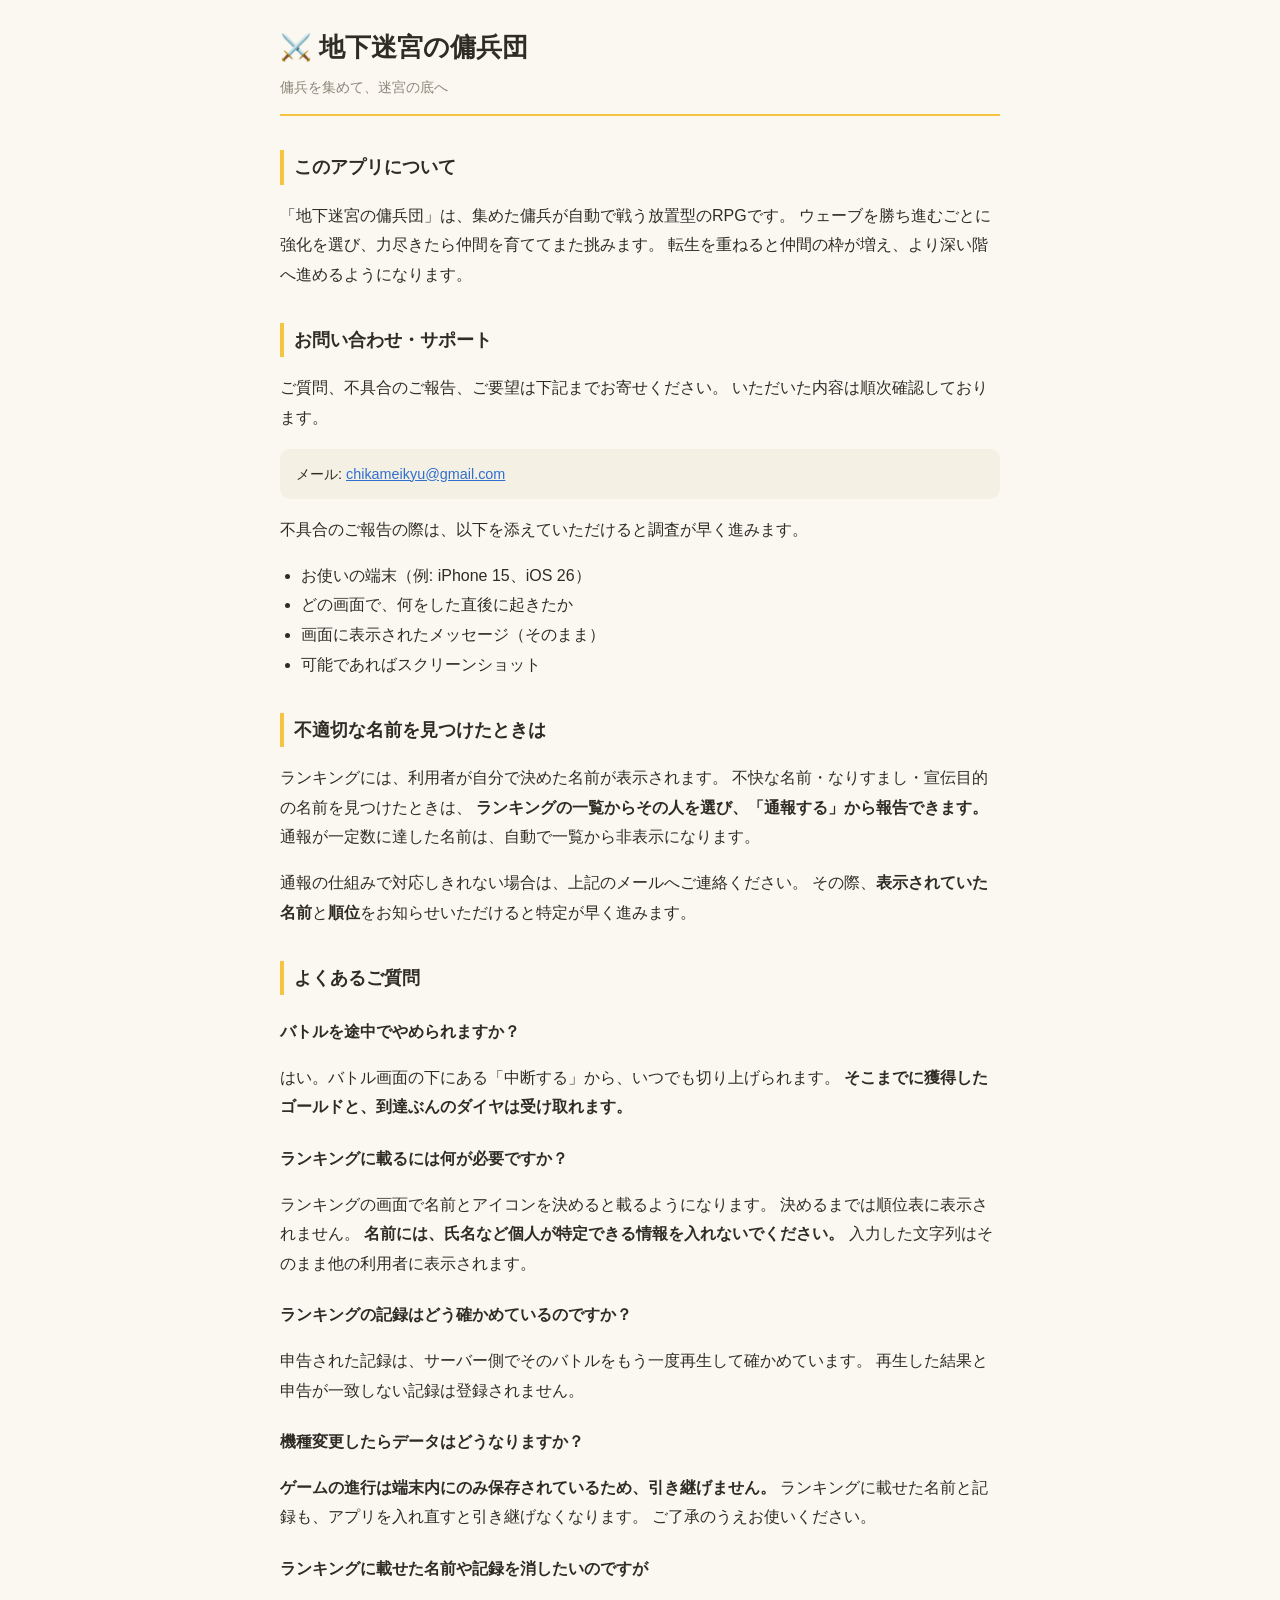
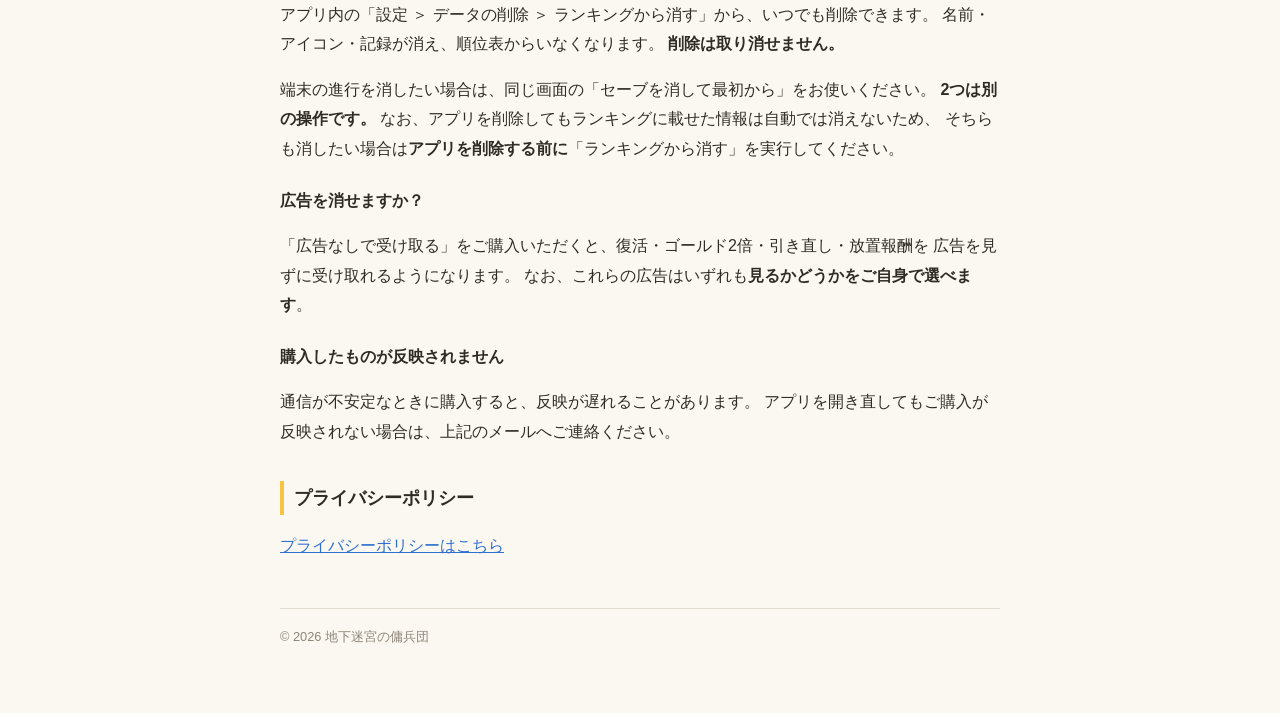
==== index.html @ b769090b "サポートページとプライバシーポリシーを置く App Store Connect の必須項目(サポートURL / プライバシーポリシーURL)と、 AdMob の app-ads.txt 検証に要るマー" ====
<!doctype html>
<html lang="ja">
<head>
<meta charset="utf-8">
<meta name="viewport" content="width=device-width, initial-scale=1">
<title>地下迷宮の傭兵団 - サポート</title>
<link rel="stylesheet" href="style.css">
</head>
<body>
<header>
  <h1>⚔️ 地下迷宮の傭兵団</h1>
  <p class="sub">傭兵を集めて、迷宮の底へ</p>
</header>

<h2>このアプリについて</h2>
<p>
  「地下迷宮の傭兵団」は、集めた傭兵が自動で戦う放置型のRPGです。
  ウェーブを勝ち進むごとに強化を選び、力尽きたら仲間を育ててまた挑みます。
  転生を重ねると仲間の枠が増え、より深い階へ進めるようになります。
</p>

<h2>お問い合わせ・サポート</h2>
<p>
  ご質問、不具合のご報告、ご要望は下記までお寄せください。
  いただいた内容は順次確認しております。
</p>
<p class="note">
  メール: <a href="mailto:chikameikyu@gmail.com">chikameikyu@gmail.com</a>
</p>
<p>
  不具合のご報告の際は、以下を添えていただけると調査が早く進みます。
</p>
<ul>
  <li>お使いの端末（例: iPhone 15、iOS 26）</li>
  <li>どの画面で、何をした直後に起きたか</li>
  <li>画面に表示されたメッセージ（そのまま）</li>
  <li>可能であればスクリーンショット</li>
</ul>

<h2>不適切な名前を見つけたときは</h2>
<p>
  ランキングには、利用者が自分で決めた名前が表示されます。
  不快な名前・なりすまし・宣伝目的の名前を見つけたときは、
  <strong>ランキングの一覧からその人を選び、「通報する」から報告できます。</strong>
  通報が一定数に達した名前は、自動で一覧から非表示になります。
</p>
<p>
  通報の仕組みで対応しきれない場合は、上記のメールへご連絡ください。
  その際、<strong>表示されていた名前</strong>と<strong>順位</strong>をお知らせいただけると特定が早く進みます。
</p>

<h2>よくあるご質問</h2>

<h3>バトルを途中でやめられますか？</h3>
<p>
  はい。バトル画面の下にある「中断する」から、いつでも切り上げられます。
  <strong>そこまでに獲得したゴールドと、到達ぶんのダイヤは受け取れます。</strong>
</p>

<h3>ランキングに載るには何が必要ですか？</h3>
<p>
  ランキングの画面で名前とアイコンを決めると載るようになります。
  決めるまでは順位表に表示されません。
  <strong>名前には、氏名など個人が特定できる情報を入れないでください。</strong>
  入力した文字列はそのまま他の利用者に表示されます。
</p>

<h3>ランキングの記録はどう確かめているのですか？</h3>
<p>
  申告された記録は、サーバー側でそのバトルをもう一度再生して確かめています。
  再生した結果と申告が一致しない記録は登録されません。
</p>

<h3>機種変更したらデータはどうなりますか？</h3>
<p>
  <strong>ゲームの進行は端末内にのみ保存されているため、引き継げません。</strong>
  ランキングに載せた名前と記録も、アプリを入れ直すと引き継げなくなります。
  ご了承のうえお使いください。
</p>

<h3>ランキングに載せた名前や記録を消したいのですが</h3>
<p>
  アプリ内の「設定 ＞ データの削除 ＞ ランキングから消す」から、いつでも削除できます。
  名前・アイコン・記録が消え、順位表からいなくなります。
  <strong>削除は取り消せません。</strong>
</p>
<p>
  端末の進行を消したい場合は、同じ画面の「セーブを消して最初から」をお使いください。
  <strong>2つは別の操作です。</strong>
  なお、アプリを削除してもランキングに載せた情報は自動では消えないため、
  そちらも消したい場合は<strong>アプリを削除する前に</strong>「ランキングから消す」を実行してください。
</p>

<h3>広告を消せますか？</h3>
<p>
  「広告なしで受け取る」をご購入いただくと、復活・ゴールド2倍・引き直し・放置報酬を
  広告を見ずに受け取れるようになります。
  なお、これらの広告はいずれも<strong>見るかどうかをご自身で選べます</strong>。
</p>

<h3>購入したものが反映されません</h3>
<p>
  通信が不安定なときに購入すると、反映が遅れることがあります。
  アプリを開き直してもご購入が反映されない場合は、上記のメールへご連絡ください。
</p>

<h2>プライバシーポリシー</h2>
<p><a href="privacy.html">プライバシーポリシーはこちら</a></p>

<footer>
  © 2026 地下迷宮の傭兵団
</footer>
</body>
</html>
---- style.css ----
:root { color-scheme: light dark; }
* { box-sizing: border-box; }
body {
  margin: 0 auto; padding: 24px 20px 64px; max-width: 760px;
  font-family: -apple-system, BlinkMacSystemFont, "Hiragino Sans", "Noto Sans JP", sans-serif;
  line-height: 1.85; color: #2f2c26; background: #fbf8f1;
  -webkit-text-size-adjust: 100%;
}
/* アプリ本体の配色(src/theme.ts の bg #1b1b2f / text #f0e6d2 / gold #f5c542)に寄せる */
@media (prefers-color-scheme: dark) { body { color: #f0e6d2; background: #1b1b2f; } }
header { border-bottom: 2px solid #f5c542; padding-bottom: 14px; margin-bottom: 28px; }
h1 { font-size: 1.6rem; margin: 0 0 4px; }
h2 { font-size: 1.15rem; margin: 34px 0 10px; padding-left: 10px; border-left: 4px solid #f5c542; }
h3 { font-size: 1rem; margin: 22px 0 6px; }
.sub { color: #8d8579; font-size: .85rem; margin: 0; }
@media (prefers-color-scheme: dark) { .sub { color: #a79f92; } }
table { border-collapse: collapse; width: 100%; margin: 12px 0; font-size: .9rem; display: block; overflow-x: auto; }
th, td { border: 1px solid #e2dcd0; padding: 7px 10px; text-align: left; vertical-align: top; }
th { background: #f5f0e4; }
@media (prefers-color-scheme: dark) { th { background: #2a2a45; } th, td { border-color: #3d3d63; } }
a { color: #2f6fd0; }
@media (prefers-color-scheme: dark) { a { color: #5aa9ff; } }
code { background: #f0ebdf; padding: 1px 5px; border-radius: 4px; font-size: .88em; }
@media (prefers-color-scheme: dark) { code { background: #2a2a45; } }
ul { padding-left: 1.3em; }
.note { background: #f5f0e4; border-radius: 10px; padding: 12px 16px; font-size: .9rem; }
@media (prefers-color-scheme: dark) { .note { background: #2a2a45; } }
footer { margin-top: 48px; padding-top: 16px; border-top: 1px solid #e2dcd0; font-size: .8rem; color: #8d8579; }
@media (prefers-color-scheme: dark) { footer { border-color: #3d3d63; color: #a79f92; } }
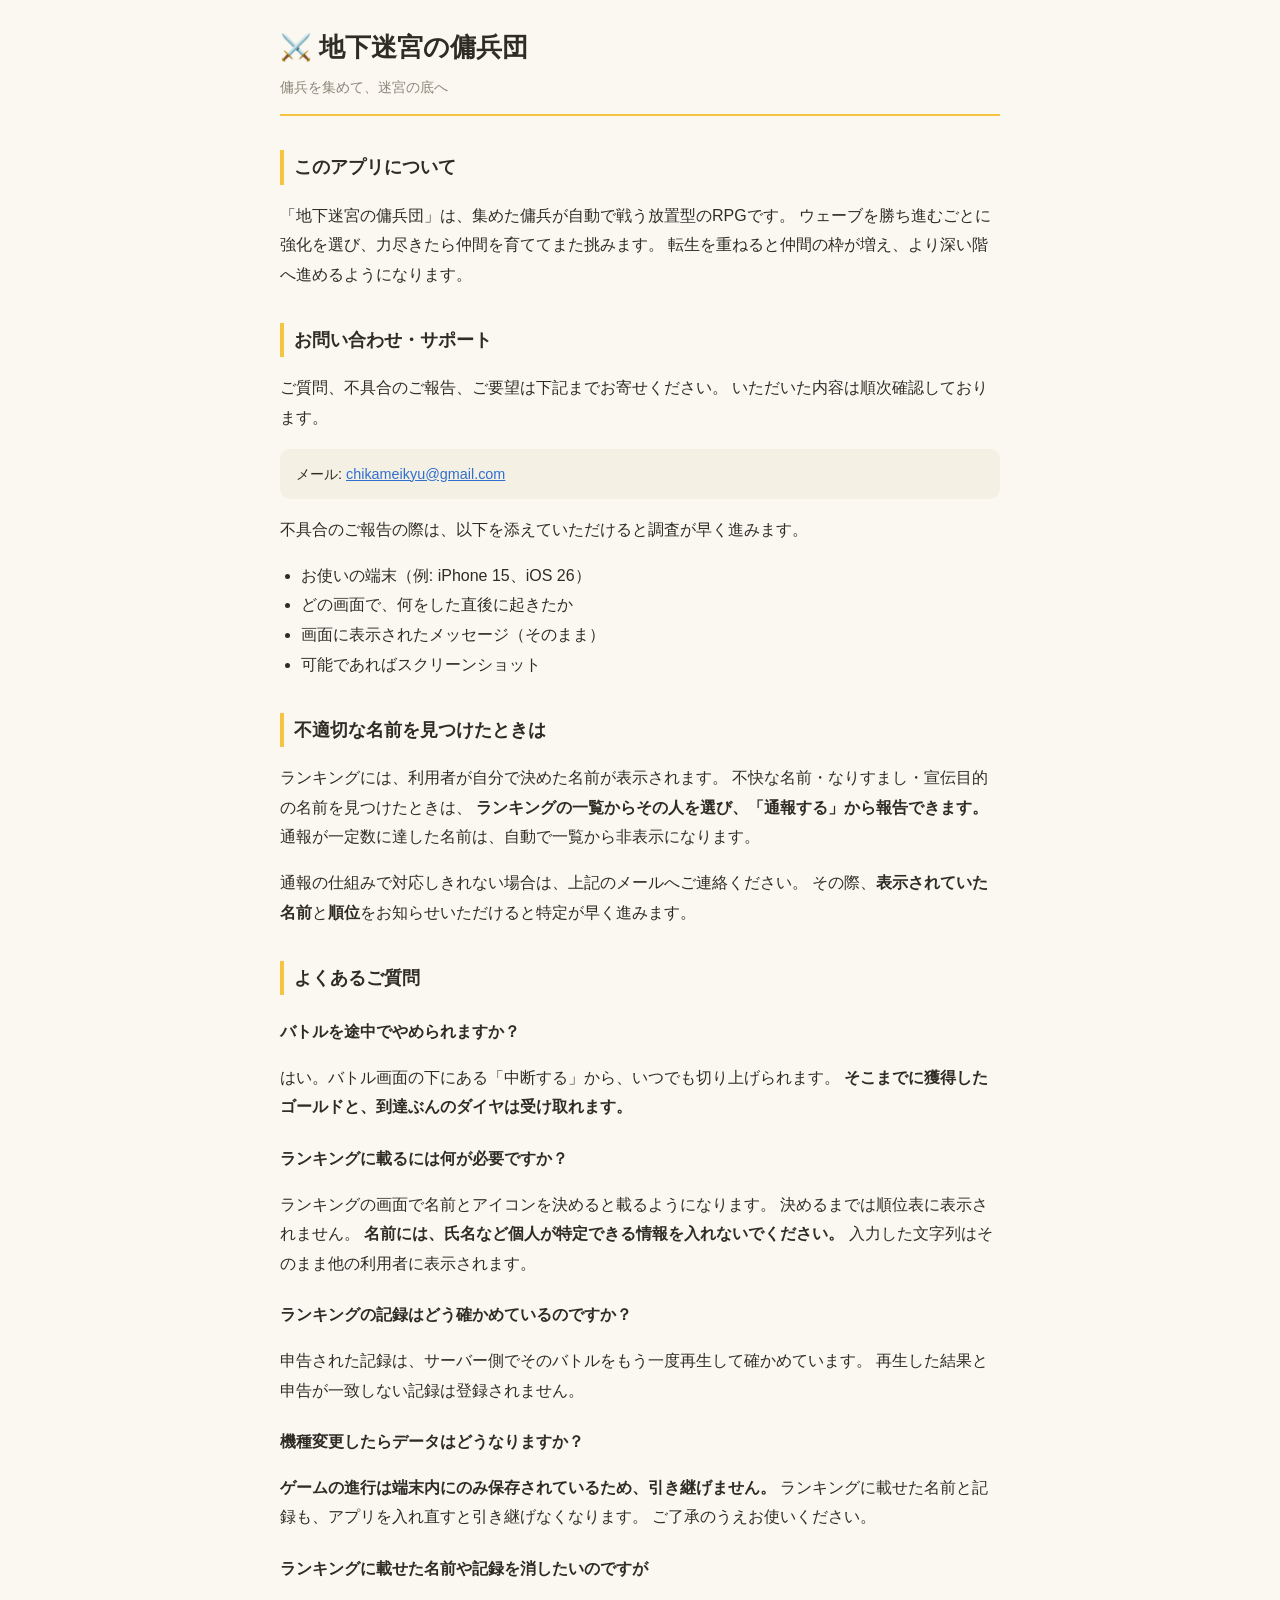
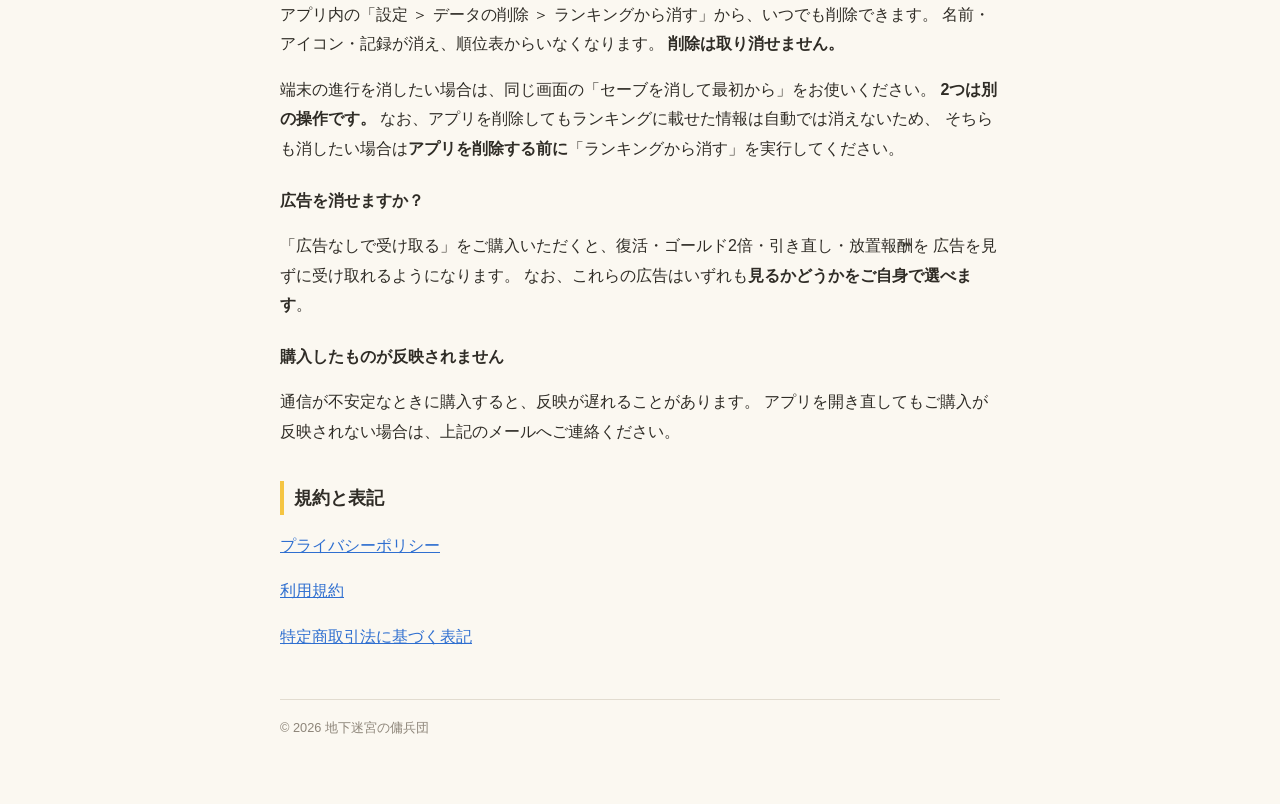
==== commit b8c15ae4: "利用規約と特定商取引法に基づく表記を置く kusoge の docs/terms.md と docs/tokushoho.md から scripts/build-site.py が生成したもの。手で直" ====
--- a/index.html
+++ b/index.html
@@ -104,8 +104,10 @@
   アプリを開き直してもご購入が反映されない場合は、上記のメールへご連絡ください。
 </p>
 
-<h2>プライバシーポリシー</h2>
-<p><a href="privacy.html">プライバシーポリシーはこちら</a></p>
+<h2>規約と表記</h2>
+<p><a href="privacy.html">プライバシーポリシー</a></p>
+<p><a href="terms.html">利用規約</a></p>
+<p><a href="tokushoho.html">特定商取引法に基づく表記</a></p>
 
 <footer>
   © 2026 地下迷宮の傭兵団
